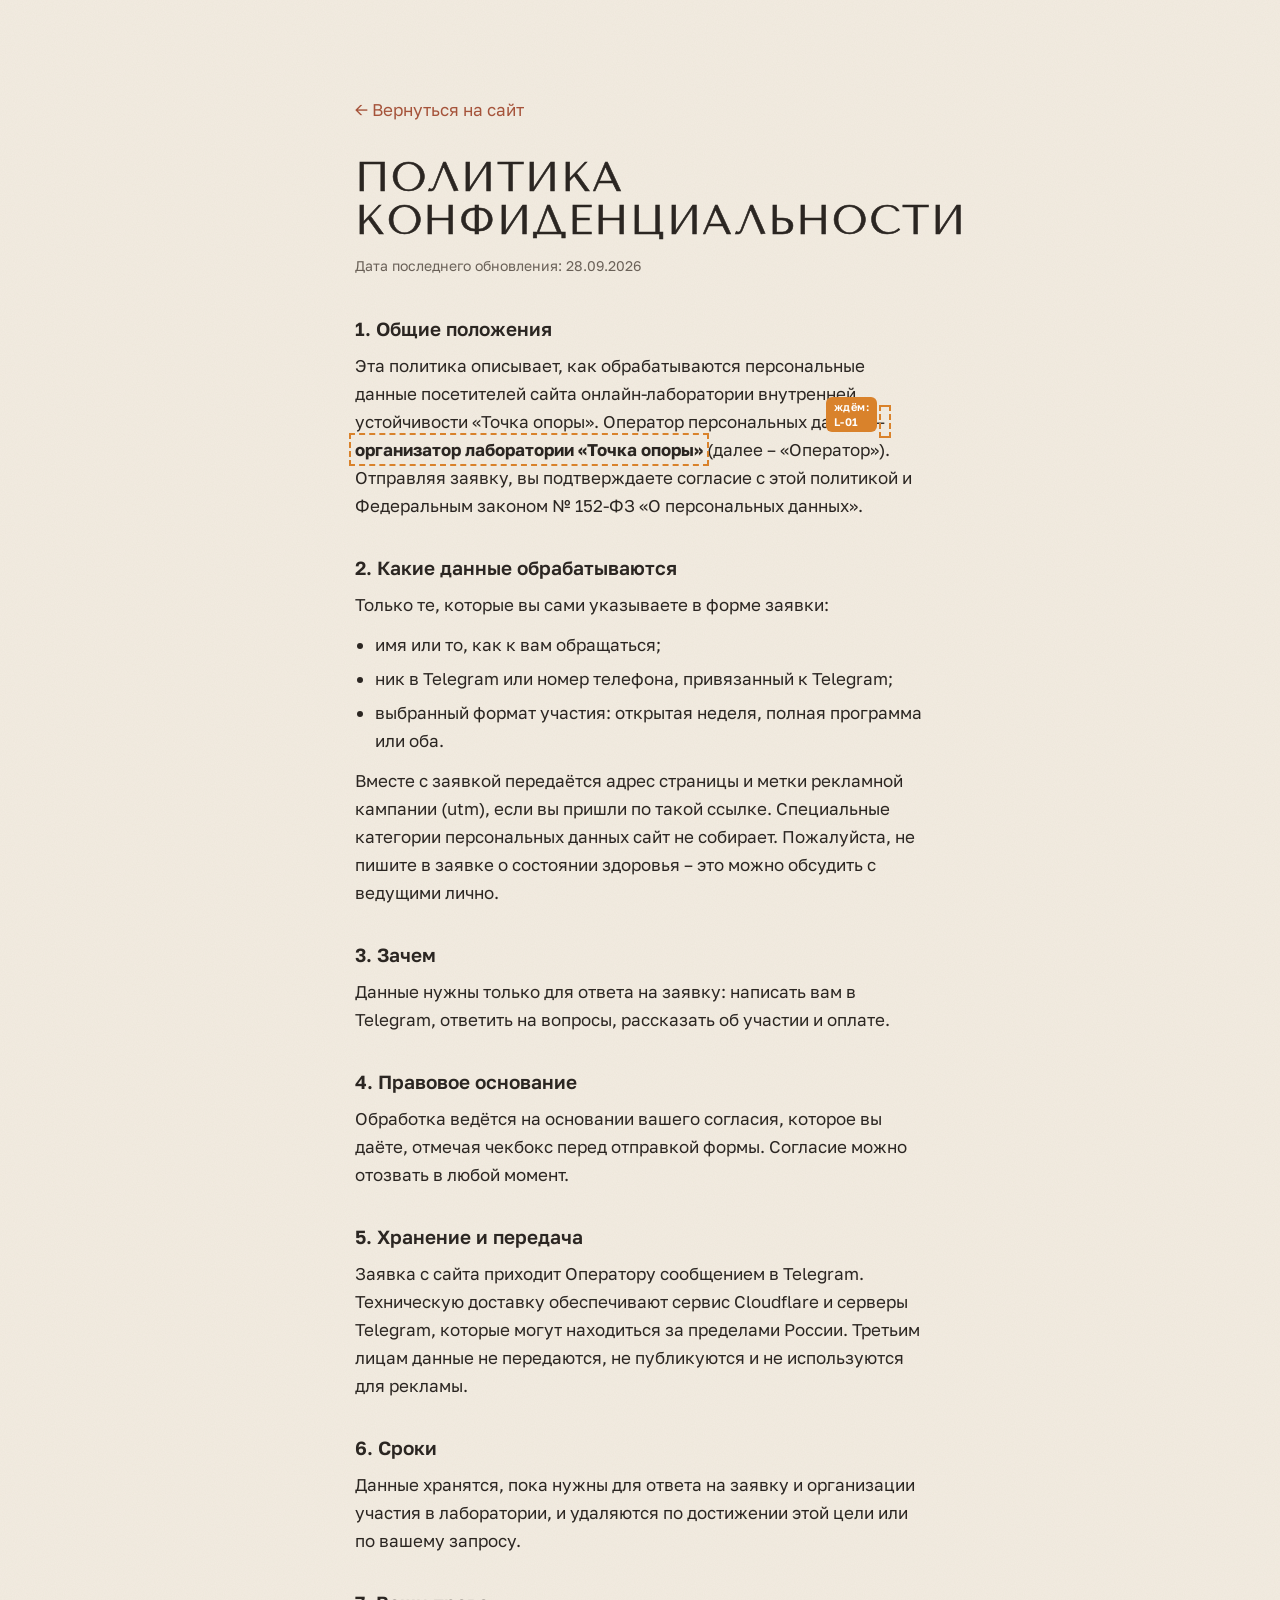
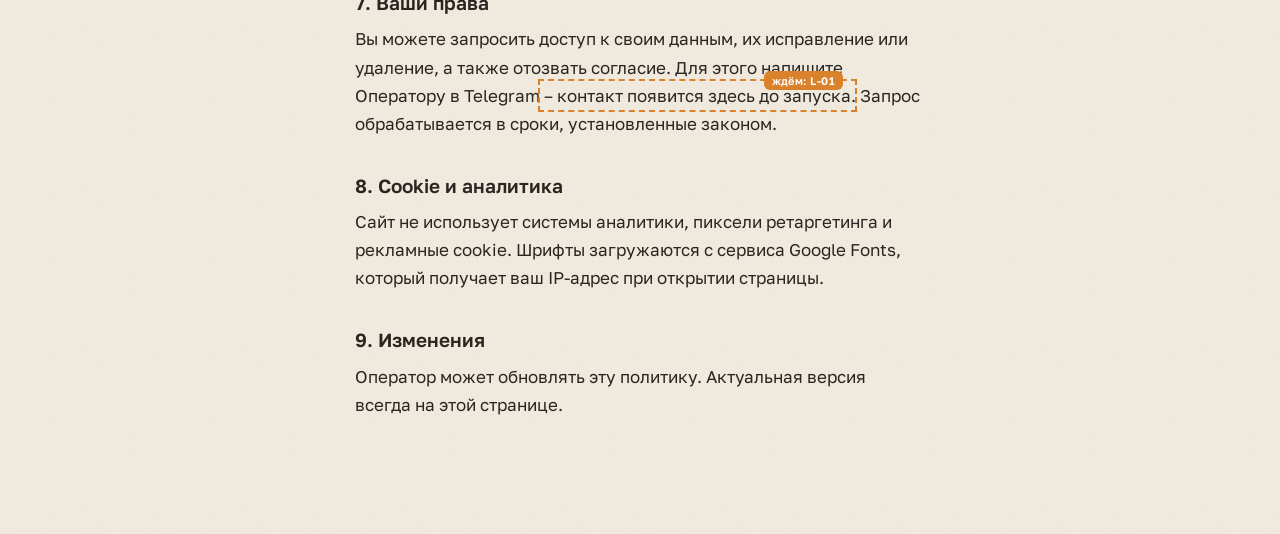
==== privacy.html @ 33f213ff "Лендинг «Точка опоры»: вёрстка по хэндофу, форма, воркер, тесты Co-Authored-By: Claude Opus 5.5 <nor" ====
<!DOCTYPE html>
<html lang="ru" data-env="dev">
<head>
<meta charset="utf-8">
<meta name="viewport" content="width=device-width, initial-scale=1">
<meta name="robots" content="noindex">
<title>Политика конфиденциальности – Точка опоры</title>
<meta name="theme-color" content="#F3ECE1">
<link rel="icon" href="favicon.svg" type="image/svg+xml">
<script src="js/config.js"></script>
<link rel="preconnect" href="https://fonts.googleapis.com">
<link rel="preconnect" href="https://fonts.gstatic.com" crossorigin>
<link rel="stylesheet" href="https://fonts.googleapis.com/css2?family=Golos+Text:wght@400;500&display=swap">
<link rel="stylesheet" href="css/tokens.css">
<link rel="stylesheet" href="css/base.css">
<link rel="stylesheet" href="css/doc.css">
</head>
<body>
<main class="doc">
  <a class="doc-back" href="./">← Вернуться на сайт</a>

  <h1 class="hd">Политика конфиденциальности</h1>
  <p class="doc-upd">Дата последнего обновления: 28.09.2026</p>

  <h2>1. Общие положения</h2>
  <p>Эта политика описывает, как обрабатываются персональные данные посетителей сайта онлайн-лаборатории внутренней устойчивости «Точка опоры». Оператор персональных данных – <b data-pending="L-01">организатор лаборатории «Точка опоры»</b> (далее – «Оператор»). Отправляя заявку, вы подтверждаете согласие с этой политикой и Федеральным законом № 152-ФЗ «О персональных данных».</p>

  <h2>2. Какие данные обрабатываются</h2>
  <p>Только те, которые вы сами указываете в форме заявки:</p>
  <ul>
    <li>имя или то, как к вам обращаться;</li>
    <li>ник в Telegram или номер телефона, привязанный к Telegram;</li>
    <li>выбранный формат участия: открытая неделя, полная программа или оба.</li>
  </ul>
  <p>Вместе с заявкой передаётся адрес страницы и метки рекламной кампании (utm), если вы пришли по такой ссылке. Специальные категории персональных данных сайт не собирает. Пожалуйста, не пишите в заявке о состоянии здоровья – это можно обсудить с ведущими лично.</p>

  <h2>3. Зачем</h2>
  <p>Данные нужны только для ответа на заявку: написать вам в Telegram, ответить на вопросы, рассказать об участии и оплате.</p>

  <h2>4. Правовое основание</h2>
  <p>Обработка ведётся на основании вашего согласия, которое вы даёте, отмечая чекбокс перед отправкой формы. Согласие можно отозвать в любой момент.</p>

  <h2>5. Хранение и передача</h2>
  <p>Заявка с сайта приходит Оператору сообщением в Telegram. Техническую доставку обеспечивают сервис Cloudflare и серверы Telegram, которые могут находиться за пределами России. Третьим лицам данные не передаются, не публикуются и не используются для рекламы.</p>

  <h2>6. Сроки</h2>
  <p>Данные хранятся, пока нужны для ответа на заявку и организации участия в лаборатории, и удаляются по достижении этой цели или по вашему запросу.</p>

  <h2>7. Ваши права</h2>
  <p>Вы можете запросить доступ к своим данным, их исправление или удаление, а также отозвать согласие. Для этого напишите Оператору в Telegram <span data-pending="L-01">– контакт появится здесь до запуска</span>. Запрос обрабатывается в сроки, установленные законом.</p>

  <h2>8. Cookie и аналитика</h2>
  <p>Сайт не использует системы аналитики, пиксели ретаргетинга и рекламные cookie. Шрифты загружаются с сервиса Google Fonts, который получает ваш IP-адрес при открытии страницы.</p>

  <h2>9. Изменения</h2>
  <p>Оператор может обновлять эту политику. Актуальная версия всегда на этой странице.</p>
</main>
</body>
</html>
---- css/tokens.css ----
/* Токены «Точки опоры». Значения — из хэндофа Claude Design, менять только через DECISIONS.md */
:root {
  --bg: #F3ECE1;
  --paper: #FAF6EF;
  --paper-warm: #F2EADE;
  --ink: #2B2622;
  --ink-2: #4A433C;
  --muted: #6A6158;
  --line: #DCD2C3;
  --line-2: #CFC3B1;
  --clay: #A5533A;
  --clay-hover: #8C4430;
  --clay-light: #E3A487;
  --clay-soft: #B8664B;
  --sage: #E4E6D8;
  --sage-ink: #4E5B45;
  --sage-ink-2: #3E4837;
  --dark-input: #352F2A;
  --dark-line: #5A514A;
  --dark-text: #D9CFC2;
  --dark-muted: #B9AEA2;
  --pencil: #8F8374;
  --selection: #E7C9B8;

  /* Шрифт заголовков. Значения по умолчанию = утверждённый вид (Tenor Sans, капс, уплотнение).
     Переключаются из js/config.js, вёрстку трогать не нужно. */
  --hf: 'Tenor Sans', sans-serif;
  --hw: 400;
  --hi: normal;                 /* курсив акцентных слов (у Cormorant — italic) */
  --hz: .684;                   /* коэффициент кегля: .76 для Tenor × .9 при капсе */
  --ht: uppercase;
  --hl: .04em;
  --hs: .014em;                 /* faux-bold через text-stroke */

  --tf: 'Golos Text', system-ui, sans-serif;
  --nf: 'Caveat', cursive;

  --wrap: 1160px;
  --gut: clamp(20px, 5vw, 56px);
  --sec: clamp(64px, 9vw, 120px);

  --r-pill: 999px;
  --ease: cubic-bezier(.2, .7, .2, 1);
}
---- css/base.css ----
/* База: сброс, типографика, кнопки, общие контейнеры */
*, *::before, *::after { box-sizing: border-box; }

html {
  scroll-behavior: smooth;
  -webkit-text-size-adjust: 100%;
}
@media (prefers-reduced-motion: reduce) {
  html { scroll-behavior: auto; }
}

body {
  margin: 0;
  min-height: 100dvh;
  display: flex;
  flex-direction: column;
  background-color: var(--bg);
  /* лёгкая бумажная зернистость, ~6% */
  background-image: url("data:image/svg+xml,%3Csvg xmlns='http://www.w3.org/2000/svg' width='160' height='160'%3E%3Cfilter id='n'%3E%3CfeTurbulence type='fractalNoise' baseFrequency='.9' numOctaves='2' stitchTiles='stitch'/%3E%3CfeColorMatrix values='0 0 0 0 0.3 0 0 0 0 0.25 0 0 0 0 0.2 0 0 0 0.06 0'/%3E%3C/filter%3E%3Crect width='100%25' height='100%25' filter='url(%23n)'/%3E%3C/svg%3E");
  color: var(--ink);
  font-family: var(--tf);
  font-size: 16px;
  line-height: 1.6;
  -webkit-font-smoothing: antialiased;
}

main { flex: 1; }

img { display: block; max-width: 100%; height: auto; }

p { margin: 0; text-wrap: pretty; }

a { color: var(--clay); text-decoration: none; }
a:hover { color: var(--clay-hover); }

a, button, input, label {
  touch-action: manipulation;
  -webkit-tap-highlight-color: transparent;
}

::selection { background: var(--selection); }

:focus-visible {
  outline: 2px solid var(--clay);
  outline-offset: 3px;
  border-radius: 4px;
}

/* якоря не прячутся под липкой шапкой */
[id] { scroll-margin-top: 80px; }

.visually-hidden {
  position: absolute !important;
  width: 1px; height: 1px;
  overflow: hidden;
  clip: rect(0 0 0 0);
  white-space: nowrap;
}

.skip {
  position: absolute;
  left: 16px; top: -60px;
  z-index: 100;
  padding: 10px 18px;
  border-radius: var(--r-pill);
  background: var(--ink);
  color: var(--paper);
}
.skip:focus { top: 12px; color: var(--paper); }

.wrap {
  /* 1160 — ширина контента, поля сверху (как в макете: content-box) */
  max-width: calc(var(--wrap) + 2 * var(--gut));
  margin: 0 auto;
  padding-left: var(--gut);
  padding-right: var(--gut);
}

/* ── заголовки ───────────────────────────── */
.hd {
  margin: 0;
  font-family: var(--hf);
  font-weight: var(--hw);
  text-transform: var(--ht);
  letter-spacing: var(--hl);
  -webkit-text-stroke: var(--hs) currentColor;
  text-wrap: balance;
}
/* тот же шрифт, но обычным регистром: цитата, цены, фраза чек-листа */
.hd-plain {
  margin: 0;
  font-family: var(--hf);
  font-weight: var(--hw);
}
.hd em, .hd-plain em {
  font-style: var(--hi);
  color: var(--clay);
}

.h2 {
  font-size: calc(clamp(40px, 5vw, 60px) * var(--hz));
  line-height: 1;
}
.h2--xl { font-size: calc(clamp(40px, 5vw, 64px) * var(--hz)); }

.eyebrow {
  font-size: 14px;
  line-height: 1.4;
  letter-spacing: .14em;
  text-transform: uppercase;
  color: var(--muted);
}
.label {
  font-size: 13px;
  line-height: 1.4;
  letter-spacing: .12em;
  text-transform: uppercase;
  color: var(--muted);
}

/* рукописные заметки */
.note {
  font-family: var(--nf);
  font-size: 26px;
  font-weight: 500;
  line-height: 1.05;
  color: var(--clay);
  display: inline-block;
  transform: rotate(-3deg);
}
html.no-notes .note { display: none; }

/* ── кнопки ──────────────────────────────── */
.btn {
  display: inline-flex;
  align-items: center;
  justify-content: center;
  min-height: 44px;
  padding: 17px 30px;
  border-radius: var(--r-pill);
  border: 1px solid transparent;
  font: inherit;
  font-size: 16px;
  font-weight: 500;
  line-height: 1.2;
  text-align: center;
  cursor: pointer;
  transition: background-color .18s var(--ease), color .18s var(--ease), transform .14s var(--ease);
}
.btn:active { transform: translateY(1px); }

.btn--clay { background: var(--clay); color: #FFFFFF; }
.btn--clay:hover { background: var(--clay-hover); color: #FFFFFF; }

.btn--ghost { border-color: var(--ink); color: var(--ink); }
.btn--ghost:hover { background: var(--ink); color: var(--paper); }

.btn--ink { background: var(--ink); color: var(--paper); }
.btn--ink:hover { background: var(--ink-2); color: var(--paper); }

.btn--sm { padding: 9px 18px; font-size: 15px; font-weight: 400; }

.link-u {
  border-bottom: 1px solid var(--clay);
  padding-bottom: 2px;
}

.text-btn {
  align-self: flex-start;
  min-height: 32px;
  background: none;
  border: none;
  border-bottom: 1px solid var(--clay);
  padding: 0 0 2px;
  font: inherit;
  font-size: 15px;
  color: var(--clay);
  cursor: pointer;
}
.text-btn:hover { color: var(--clay-hover); border-color: var(--clay-hover); }

/* ── dev-маркировка незакрытых данных (PENDING.md). В проде атрибута data-env нет ── */
html[data-env="dev"] [data-pending] {
  outline: 2px dashed #D9822B;
  outline-offset: 4px;
  position: relative;
}
html[data-env="dev"] [data-pending]::before {
  content: "ждём: " attr(data-pending);
  position: absolute;
  top: -14px; right: 8px;
  z-index: 5;
  padding: 2px 8px;
  border-radius: 6px;
  background: #D9822B;
  color: #FFFFFF;
  font: 600 11px/1.4 var(--tf);
  letter-spacing: .04em;
}
---- css/doc.css ----
/* Текстовые страницы: политика конфиденциальности */
.doc {
  max-width: 62ch;
  margin: 0 auto;
  padding: clamp(40px, 8vw, 88px) var(--gut) clamp(64px, 9vw, 120px);
  font-size: 17px;
  line-height: 1.65;
}
.doc-back {
  display: inline-flex;
  align-items: center;
  min-height: 44px;
  margin-bottom: 24px;
}
.doc h1 {
  font-size: calc(clamp(40px, 5vw, 60px) * var(--hz));
  line-height: 1.05;
}
.doc-upd {
  margin: 12px 0 40px;
  font-size: 14px;
  color: var(--muted);
}
.doc h2 {
  margin: 36px 0 10px;
  font-size: 19px;
  font-weight: 600;
  line-height: 1.3;
}
.doc p + p { margin-top: 12px; }
.doc ul { margin: 12px 0; padding-left: 1.2em; }
.doc li + li { margin-top: 6px; }
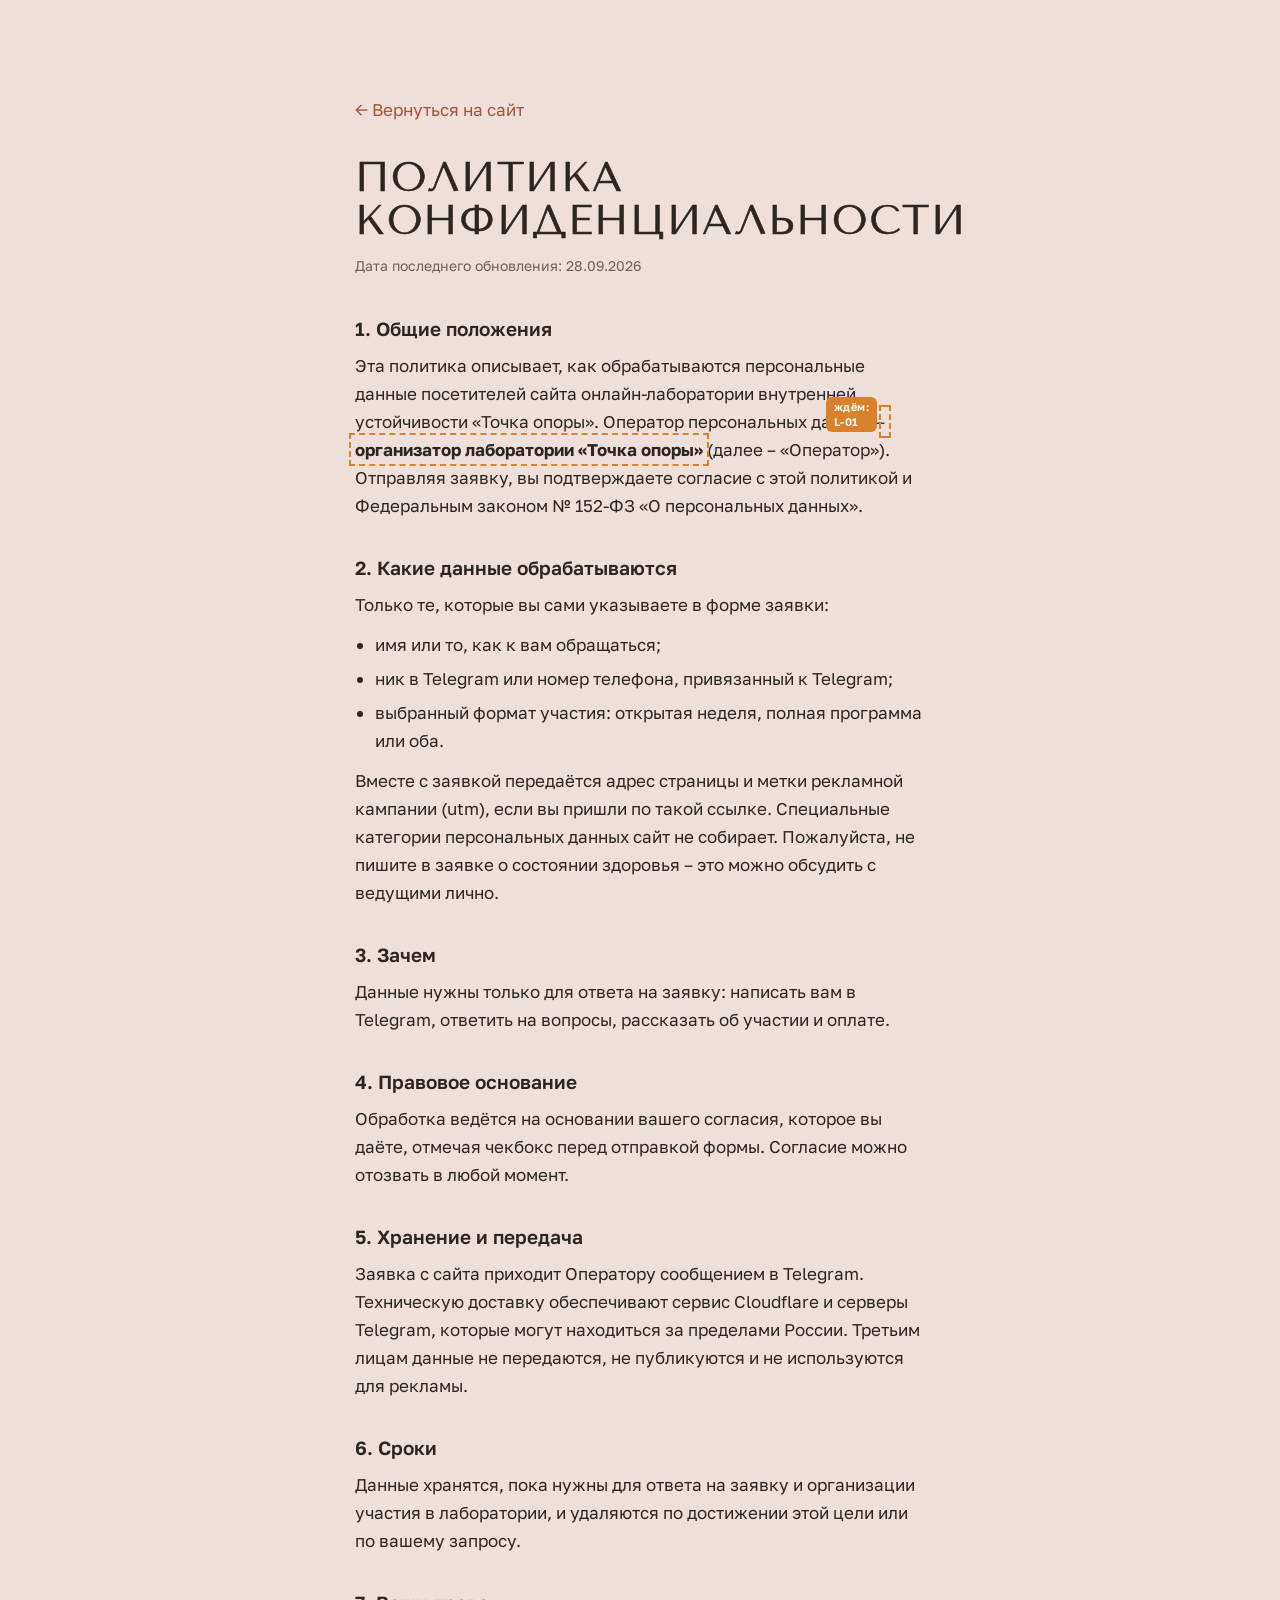
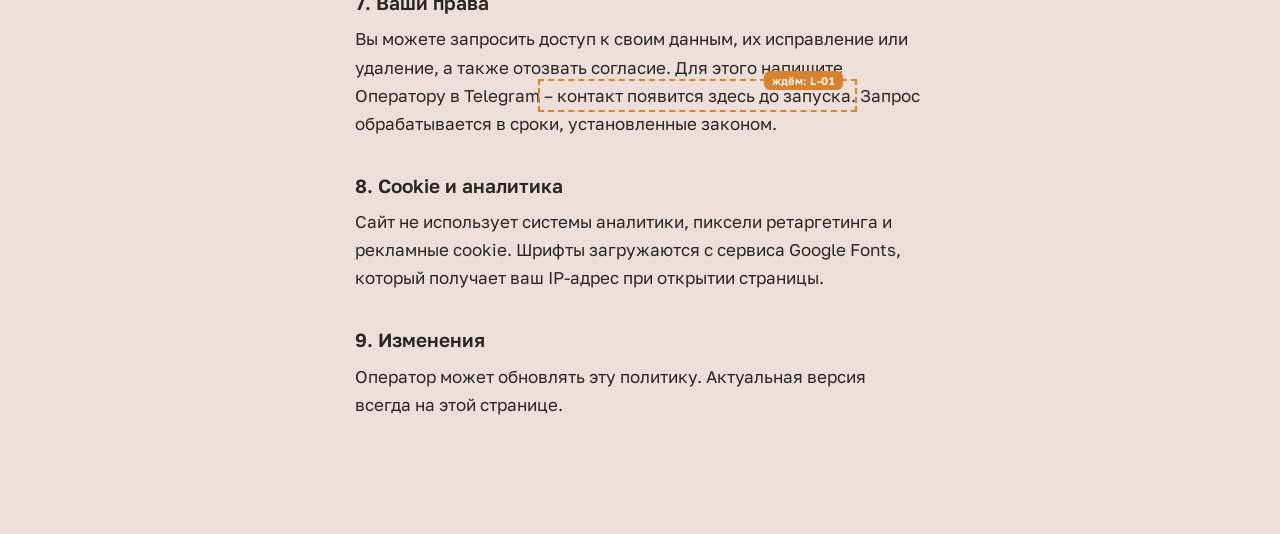
==== commit eba0c652: "Обновление дизайна: розовый фон, круги-картинки, волны, шоколадные карточки, И-4 Co-Authored-By: Cla" ====
--- a/privacy.html
+++ b/privacy.html
@@ -5,7 +5,7 @@
 <meta name="viewport" content="width=device-width, initial-scale=1">
 <meta name="robots" content="noindex">
 <title>Политика конфиденциальности – Точка опоры</title>
-<meta name="theme-color" content="#F3ECE1">
+<meta name="theme-color" content="#F1E2DC">
 <link rel="icon" href="favicon.svg" type="image/svg+xml">
 <script src="js/config.js"></script>
 <link rel="preconnect" href="https://fonts.googleapis.com">
--- a/css/tokens.css
+++ b/css/tokens.css
@@ -1,13 +1,16 @@
 /* Токены «Точки опоры». Значения — из хэндофа Claude Design, менять только через DECISIONS.md */
 :root {
-  --bg: #F3ECE1;
-  --paper: #FAF6EF;
-  --paper-warm: #F2EADE;
+  /* фон — пыльно-розовый (дефолт с обновления 28.09); молочный — html[data-tone="milk"] ниже */
+  --bg: #F1E2DC;
+  --paper: #F8EEEA;
+  --warm: #EEDCD5;
+  --hdr: rgba(241, 226, 220, .86);
+  --cream: #F3ECE1;             /* светлый текст на шоколаде — от тона фона не зависит */
   --ink: #2B2622;
   --ink-2: #4A433C;
   --muted: #6A6158;
-  --line: #DCD2C3;
-  --line-2: #CFC3B1;
+  --line: #E0CBC2;
+  --line-2: #D3BAB0;
   --clay: #A5533A;
   --clay-hover: #8C4430;
   --clay-light: #E3A487;
@@ -40,5 +43,15 @@
   --sec: clamp(64px, 9vw, 120px);
 
   --r-pill: 999px;
+  --r-btn: 14px;                /* кнопки и пилюли выбора — как поля формы */
   --ease: cubic-bezier(.2, .7, .2, 1);
 }
+
+html[data-tone="milk"] {
+  --bg: #F3ECE1;
+  --paper: #FAF6EF;
+  --warm: #F2EADE;
+  --hdr: rgba(243, 236, 225, .86);
+  --line: #DCD2C3;
+  --line-2: #CFC3B1;
+}
--- a/css/base.css
+++ b/css/base.css
@@ -137,7 +137,7 @@
   justify-content: center;
   min-height: 44px;
   padding: 17px 30px;
-  border-radius: var(--r-pill);
+  border-radius: var(--r-btn);
   border: 1px solid transparent;
   font: inherit;
   font-size: 16px;
